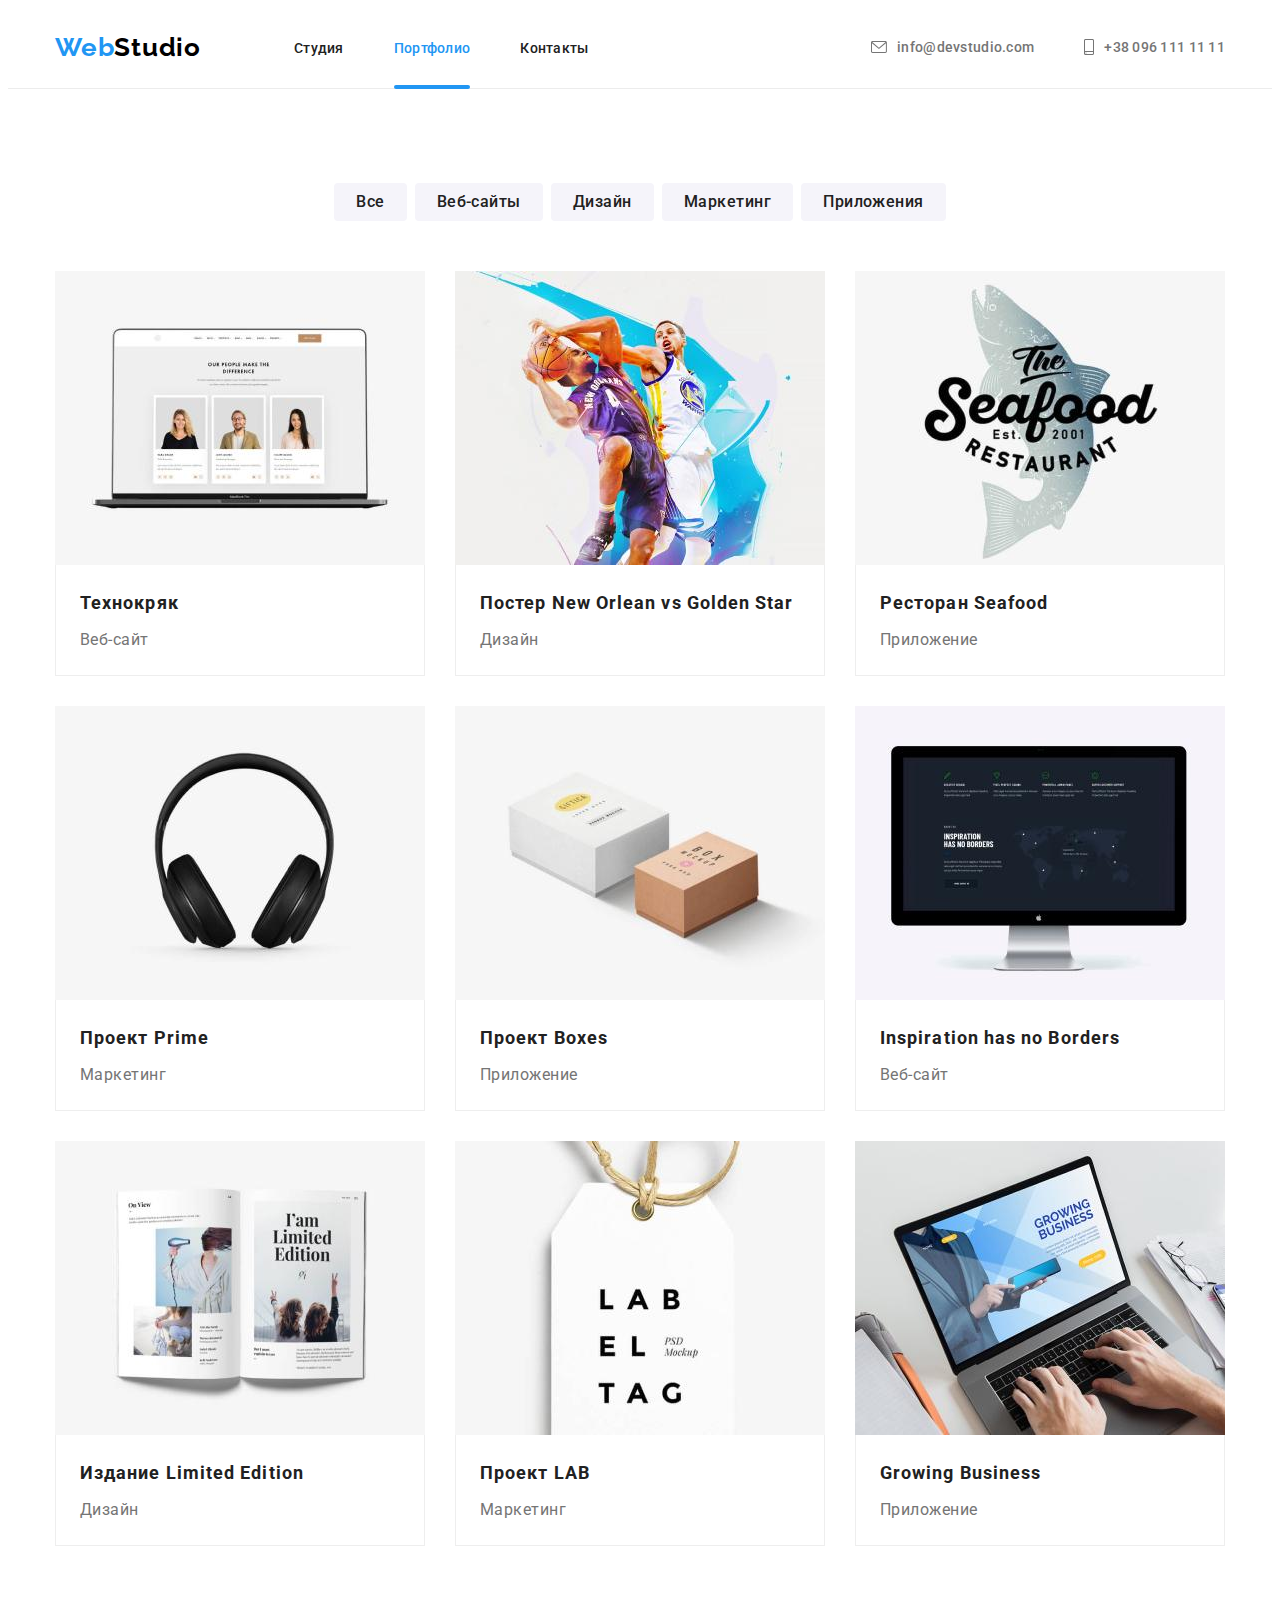
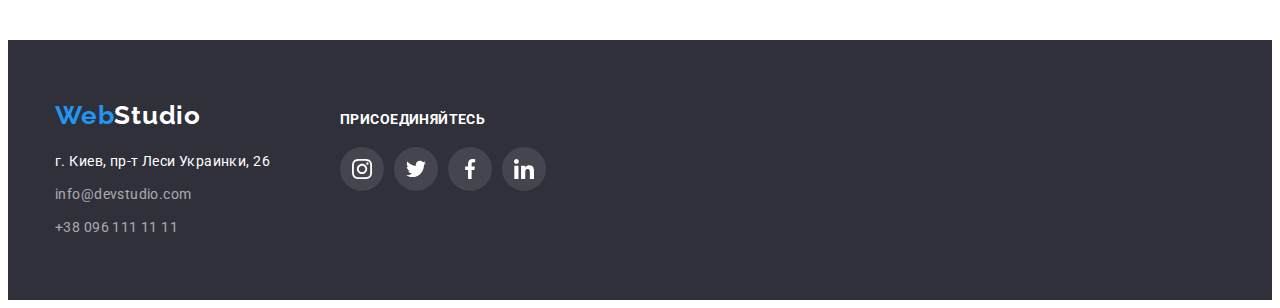
==== portfolio.html @ fc31d571 "h6-1" ====
<!DOCTYPE html>
<html lang="ru">
<head>
    <meta charset="UTF-8">
    <meta http-equiv="X-UA-Compatible" content="IE=edge">
    <meta name="viewport" content="width=device-width, initial-scale=1.0">
    <title>Портфолио</title>
    <link rel="preconnect" href="https://fonts.googleapis.com">
    <link rel="preconnect" href="https://fonts.gstatic.com" crossorigin>
    <link href="https://fonts.googleapis.com/css2?family=Raleway:wght@700&family=Roboto:wght@400;500;700;900&display=swap"
        rel="stylesheet">
    <link rel="stylesheet" href="https://cdnjs.cloudflare.com/ajax/libs/modern-normalize/1.1.0/modern-normalize.min.css"
        integrity="sha512-wpPYUAdjBVSE4KJnH1VR1HeZfpl1ub8YT/NKx4PuQ5NmX2tKuGu6U/JRp5y+Y8XG2tV+wKQpNHVUX03MfMFn9Q=="
        crossorigin="anonymous" referrerpolicy="no-referrer" />
    <link rel="stylesheet" href="./css/styles.css" />
    
</head>

    <body>
        <header class="menu-header">
            <div class="container header-container">
                <nav class="header-nav">
                    <a class="logo-header link" href="./index.html" lang="en">
                        <span class="logo-accent">Web</span>Studio
                    </a>
                    <ul class="menu-list list">
                        <li class="menu-item"><a class="menu-link link" href="./index.html">Студия</a>
                        </li>
                        <li class="menu-item"><a class="menu-link link current" href="./portfolio.html">Портфолио</a>
                        </li>
                        <li class="menu-item"><a class="menu-link link" href="">Контакты</a>
                        </li>
                    </ul>
                </nav>
                <div class="header-connect">
                    <ul class="header-contacts list">
                        <li class="header-contacts-item">
                            <a class="header-contact-mail link" href="mailto:info@devstudio.com">
                                <svg class="contact-mail">
                                    <use href="./images/sprite.svg#icon-envelope"></use>
                                </svg>
                                info@devstudio.com</a>
                        </li>
                        <li class="header-contacts-item">
                            <a class="header-contact-tel link" href="tel:+380961111111">
                                <svg class="contact-tel">
                                    <use href="./images/sprite.svg#icon-smartphone"></use>
                                </svg>
                                +38 096 111 11 11</a>
                        </li>
                    </ul>
                </div>
            </div>
        </header>

        <main>
            <section class="section">
                <div class="container">
                    <h1 class="visually-hidden section-title">Наши работы</h1>
                        <ul class="filter-button-list list">
                            <li class="filter-button-item"><button class="filter-button btn" type="button">Все</button></li>
                            <li class="filter-button-item"><button class="filter-button btn" type="button">Веб-сайты</button></li>
                            <li class="filter-button-item"><button class="filter-button btn" type="button">Дизайн</button></li>
                            <li class="filter-button-item"><button class="filter-button btn" type="button">Маркетинг</button></li>
                            <li class="filter-button-item"><button class="filter-button btn" type="button">Приложения</button></li>
                        </ul>                   
                        <ul class="filter-cards-list list">
                            <li class="filter-cards-item">
                                <a href="" class="filter-cards-item-link link">
                                    <div class="filter-cards-wrap">
                                    <img src="./images/tehnokryak.jpg" alt="технокряк" width="370">
                                    <p class="filter-cards-item-text">Технокряк это современная площадка распространения коронавируса. Компании используют эту платформу для цифрового
                                    шпионажа и атак на защищённые сервера конкурентов.</p>
                                    </div>
                                    <div class="filter-cards-item-description" >
                                        <h2 class="filter-title-text secondary-title" >Технокряк</h2>
                                        <p class="filter-text-description">Веб-сайт</p>
                                    </div>
                                </a>
                            </li>
                            <li class="filter-cards-item">
                                <a href="" class="filter-cards-item-link link">
                                    <div class="filter-cards-wrap">
                                <img src="./images/new-orlean.jpg" alt="постер нью орлеан против голден стар" width="370">
                                <p class="filter-cards-item-text">Технокряк это современная площадка распространения коронавируса. Компании используют
                                    эту платформу для цифрового
                                    шпионажа и атак на защищённые сервера конкурентов.</p>
                                </div>
                                <div class="filter-cards-item-description" >
                                    <h2 class="filter-title-text secondary-title" >Постер <span lang="en">New Orlean vs Golden Star</span></h2>
                                    <p class="filter-text-description">Дизайн</p>
                                </div>
                                </a>
                            </li>
                            <li class="filter-cards-item">
                                <a href="" class="filter-cards-item-link link">
                                    <div class="filter-cards-wrap">
                                        <img src="./images/seafood.jpg" alt="ресторан сифуд" width="370">
                                        <p class="filter-cards-item-text">Технокряк это современная площадка распространения коронавируса. Компании используют
                                            эту платформу для цифрового шпионажа и атак на защищённые сервера конкурентов.</p>
                                    </div>
                                <div class="filter-cards-item-description" >
                                    <h2 class="filter-title-text secondary-title" >Ресторан <span lang="en">Seafood</span></h2>
                                    <p class="filter-text-description">Приложение</p>
                                </div>
                                </a>
                            </li>
                            <li class="filter-cards-item">
                                <a href="" class="filter-cards-item-link link">
                                <div class="filter-cards-wrap">
                                    <img src="./images/prime.jpg" alt="проект прайм" width="370">
                                    <p class="filter-cards-item-text">Технокряк это современная площадка распространения коронавируса. Компании используют
                                        эту платформу для цифрового шпионажа и атак на защищённые сервера конкурентов.</p>
                                </div>
                                <div class="filter-cards-item-description" >
                                    <h2 class="filter-title-text secondary-title" >Проект <span lang="en">Prime</span></h2>
                                    <p class="filter-text-description">Маркетинг</p>
                                </div>
                                </a>
                            </li>
                            <li class="filter-cards-item">
                                <a href="" class="filter-cards-item-link link">
                                <div class="filter-cards-wrap">
                                    <img src="./images/boxes.jpg" alt="проект боксез" width="370">
                                    <p class="filter-cards-item-text">Технокряк это современная площадка распространения коронавируса. Компании используют
                                        эту платформу для цифрового шпионажа и атак на защищённые сервера конкурентов.</p>
                                </div>
                                <div class="filter-cards-item-description" >
                                    <h2 class="filter-title-text secondary-title" >Проект <span lang="en">Boxes</span></h2>
                                    <p class="filter-text-description">Приложение</p>
                                </div>
                                </a>
                            </li>
                            <li class="filter-cards-item">
                                <a href="" class="filter-cards-item-link link">
                                <div class="filter-cards-wrap">
                                    <img src="./images/inspiration.jpg" alt="веб-сайт инспирейшн" width="370">
                                    <p class="filter-cards-item-text">Технокряк это современная площадка распространения коронавируса. Компании используют
                                    эту платформу для цифрового шпионажа и атак на защищённые сервера конкурентов.</p>
                                </div>
                                <div class="filter-cards-item-description">
                                    <h2 class="filter-title-text secondary-title"  lang="en">Inspiration has no Borders</h2>
                                    <p class="filter-text-description">Веб-сайт</p>
                                </div>
                                </a>
                            </li>
                            <li class="filter-cards-item">
                                <a href="" class="filter-cards-item-link link">
                                <div class="filter-cards-wrap">
                                    <img src="./images/limited-edition.jpg" alt="издание лимитед эдишн" width="370">
                                    <p class="filter-cards-item-text">Технокряк это современная площадка распространения коронавируса. Компании используют
                                    эту платформу для цифрового шпионажа и атак на защищённые сервера конкурентов.</p>
                                </div>
                                <div class="filter-cards-item-description" >
                                    <h2 class="filter-title-text secondary-title" >Издание <span lang="en">Limited Edition</span></h2>
                                    <p class="filter-text-description">Дизайн</p>
                                </div>
                                </a>
                            </li>
                            <li class="filter-cards-item">
                                <a href="" class="filter-cards-item-link link">
                                <div class="filter-cards-wrap">
                                <img src="./images/lab.jpg" alt="проект лаб" width="370">
                                <p class="filter-cards-item-text">Технокряк это современная площадка распространения коронавируса. Компании используют
                                    эту платформу для цифрового шпионажа и атак на защищённые сервера конкурентов.</p>
                                </div>
                                <div class="filter-cards-item-description" >
                                    <h2 class="filter-title-text secondary-title" >Проект <span lang="en">LAB</span></h2>
                                    <p class="filter-text-description">Маркетинг</p>
                                </div>
                                </a>
                            </li>
                            <li class="filter-cards-item">
                                <a href="" class="filter-cards-item-link link">
                                <div class="filter-cards-wrap">
                                <img src="./images/growing.jpg" alt="проект лаб" width="370">
                                <p class="filter-cards-item-text">Технокряк это современная площадка распространения коронавируса. Компании используют
                                    эту платформу для цифрового шпионажа и атак на защищённые сервера конкурентов.</p>
                                </div>
                                <div class="filter-cards-item-description">
                                    <h2 class="filter-title-text secondary-title"  lang="en">Growing Business</h2>
                                    <p class="filter-text-description">Приложение</p>
                                </div>
                                </a>
                            </li>
                        </ul>
                </div>
            </section>
        </main>
        <footer class="footer">
            <div class="container footer-container">
                <div class="footer-left">
                    <a class="logo-footer link" href="./index.html" lang="en">
                        <span class="logo-accent">Web</span>Studio
                    </a>
                    <address class="address">
                        <p class="address-text">г. Киев, пр-т Леси Украинки, 26</p>
                        <ul class="footer-contacts list">
                            <li class="footer-contact-item">
                                <a class="footer-contact-mail link" href="mailto:info@devstudio.com">info@devstudio.com</a>
                            </li>
                            <li class="footer-contact-item">
                                <a class="footer-contact-tel link" href="tel:+380961111111">+38 096 111 11 11</a>
                            </li>
                        </ul>
                    </address>
                </div>
                <div class="footer-right">
                    <h2 class="social-title">Присоединяйтесь</h2>
                    <ul class="command-social social-list list">
                        <li class="social-item">
                            <a href="" class="social-link social-link-footer">
                                <svg class="social-icon social-icon-footer">
                                    <use href="./images/sprite.svg#icon-instagram"></use>
                                </svg>
                            </a>
                        </li>
                        <li class="social-item">
                            <a href="" class="social-link social-link-footer">
                                <svg class="social-icon social-icon-footer">
                                    <use href="./images/sprite.svg#icon-twitter"></use>
                                </svg>
                            </a>
                        </li>
                        <li class="social-item">
                            <a href="" class="social-link social-link-footer">
                                <svg class="social-icon social-icon-footer">
                                    <use href="./images/sprite.svg#icon-facebook"></use>
                                </svg>
                            </a>
                        </li>
                        <li class="social-item">
                            <a href="" class="social-link social-link-footer">
                                <svg class="social-icon social-icon-footer">
                                    <use href="./images/sprite.svg#icon-linkedin"></use>
                                </svg>
                            </a>
                        </li>
                    </ul>
                </div>
            </div>
        </footer>
    </body>
</html>
---- css/styles.css ----
:root {
 --logo-header-color:#000000;
 --logo-footer-color: #FFFFFF;
 --primary-text-color: #757575;
 --secondary-text-color: #FFFFFF;
 --active-text-color: #FFFFFF;
 --accent-color: #2196F3;
 --primary-title-hero-color: #FFFFFF;
 --secondary-title-color: #212121;
 --background-hero-color: #C4C4C4;
 --background-footer-color: #2F303A;
 --button-hero-color: #2196F3;
 --button-hero-hover-color:#188CE8;
 --button-color: #F5F4FA;
 --button-active-color: #2196F3;
 --button-text-active-color: #FFFFFF;
 --footer-contact-color: rgba(255, 255, 255, 0.6);
 --border-header-color: #ECECEC;
 --section-color: #F5F4FA;
 --background-command-card-color: #FFFFFF;
 --background-command-icon-color: #FFFFFF;
 --icon-color: #AFB1B8;
 --icon-color-light: #FFFFFF;
 --background-icon-special: #F5F4FA;
 --special-icon-color: #212121;
 --background-modal-hero-color: #FFFFFF;
}

html {
    box-sizing: border-box;
    scroll-behavior: smooth;
}

*,
*::after,
*::before {
    box-sizing: inherit;
}

p, h1, h2, h3, h4, h5,h6 {
    margin: 0;
}

img {
    display: block;
    max-width: 100%;
    height: auto;
}

ul {
    margin: 0;
    padding: 0;
}

body {
    font-family: 'Roboto', sans-serif;
    color: var(--primary-text-color);
}

.container {
    width: 1200px;
    padding-left: 15px;
    padding-right: 15px;
    margin-left: auto;
    margin-right: auto;
}

.list {
    list-style: none;
    padding: 0;
    margin: 0;
}

.link {
    text-decoration: none;
    color: inherit;
}

.btn {
    padding: 0;
    font-family: inherit;
    cursor: pointer;
    border-style: none;
    display: block;
}

.address {
    font-style: normal;
}

.secondary-title {
    color: var(--secondary-title-color);
}


.menu-link {
    position: relative;
}

.section {
    padding-top: 94px;
    padding-bottom: 94px;
}

/* ----------------------Header----------------------- */

.menu-header {
    padding-top: 24px;
    padding-bottom: 25px;
    border-bottom: 1px solid var(--border-header-color);
    /* position: fixed;
    top: 0;
    left: 0;
    z-index: 2; */
}

.header-container {
    display: flex;
    align-items: center;
}

.header-nav {
    display: flex;
    align-items: center;
}

.menu-list {
    display: flex;
}

.logo-header {
    display: block;
    font-family: 'Raleway', sans-serif;
    font-weight: bold;
    font-size: 26px;
    line-height: 1.19;
    letter-spacing: 0.03em;
    margin-right: 93px;
    color: var(--logo-header-color);
    transition-property: color;
    transition-duration: 250ms;
    transition-timing-function: cubic-bezier(0.4, 0, 0.2, 1);
}

.logo-header:focus,
.logo-header:hover {
    color: var(--logo-header-color);
}

.logo-accent {
    color: var(--accent-color);
}

.menu-item:not(:last-child) {
    margin-right: 50px;
}

.menu-link {
    position: relative;
    font-weight: 500;
    font-size: 14px;
    line-height: 1.14;
    letter-spacing: 0.02em;
    color: var(--secondary-title-color);
    transition-property: color;
    transition-duration: 250ms;
    transition-timing-function: cubic-bezier(0.4, 0, 0.2, 1);
}

.menu-link:hover,
.menu-link:focus {
    color: var(--accent-color);
}

.menu-list .menu-link.current {
    color: var(--accent-color);
}

.menu-link.current::after {
    display: block;
    position: absolute;
    top: 45px;
    content: '';
    width: 100%;
    height: 4px;
    border-radius: 2px;
    background-color: var(--accent-color);

}

.header-connect {
    display: flex;
    margin-left: auto;
    }

.header-contacts {
    display: flex;
    align-items: center;
    justify-content: center
}

.header-contact-mail,
.header-contact-tel {
    display: flex;
    font-weight: 500;
    font-size: 14px;
    line-height: 1.14px;
    letter-spacing: 0.02em;
    color: var(--primary-text-color);
    align-items: center;
    justify-content: center;
    transition-property: color;
    transition-duration: 250ms;
    transition-timing-function: cubic-bezier(0.4, 0, 0.2, 1);
}

.contact-mail {
    width: 16px;
    height: 12px;
    fill: currentColor;
    margin-right: 10px;
    transition-property: fill;
    transition-duration: 250ms;
    transition-timing-function: cubic-bezier(0.4, 0, 0.2, 1);
}

.contact-tel {
    width: 10px;
    height: 16px;
    fill: currentColor;
    margin-right: 10px;
    transition-property: fill;
    transition-duration: 250ms;
    transition-timing-function: cubic-bezier(0.4, 0, 0.2, 1);
}

.header-contact-mail:hover .contact-mail,
.header-contact-mail:focus .contact-mail {
    fill: var(--accent-color);
}

.header-contact-mail:hover,
.header-contact-mail:focus {
    color: var(--accent-color);
}

.header-contact-tel:hover,
.header-contact-tel:focus {
    color: var(--accent-color);
}

.header-contact-tel:hover .contact-tel,
.header-contact-tel:focus .contact-tel {
    fill: var(--accent-color);
}

.header-contacts-item:not(:first-child) {
    margin-left: 50px;
}


/* ------------------Hero-------------------- */
.section-hero {
    background-color: var(--background-hero-color);
    padding-top: 200px;
    padding-bottom: 200px;
    background-image: linear-gradient(to right, 
        rgba(47, 48, 58, 0.4), 
        rgba(47, 48, 58, 0.4) 
        ),
    url(../images/bg-hero.jpg);
    background-repeat: no-repeat;
    background-size: cover;
    background-position: center;
    max-width: 1600px;
    margin: 0 auto;
}

.hero-container {
    text-align: center;
}

.hero-title {
    width: 696px;
    margin-right: auto;
    margin-left: auto;
    margin-bottom: 30px;
    font-weight: 900;
    font-size: 44px;
    line-height: 1.36;
    text-align: center;
    letter-spacing: 0.06em;
    text-transform: uppercase;
    color: var(--primary-title-hero-color);
}

.btn-hero {
    display: block;
    margin: 0 auto;
    min-width: 200px;
    min-height: 50px;
    padding-top: 10px;
    padding-bottom: 10px;
    font-weight: 700;
    font-size: 16px;
    line-height: 1.87;
    text-align: center;
    letter-spacing: 0.06em;
    color: var(--button-text-active-color);
    background-color: var(--button-hero-color);
    box-shadow: 0px 4px 4px rgba(0, 0, 0, 0.15);
    border-radius: 4px;
    transition-property: background-color;
    transition-duration: 250ms;
    transition-timing-function: cubic-bezier(0.4, 0, 0.2, 1);
}

.btn-hero:hover,
.btn-hero:focus {
    background-color: var(--button-hero-hover-color);
}

/*-----------------------Special--------------------*/

.section-title {
    font-weight: 700;
    font-size: 36px;
    line-height: 1.17;
    text-align: center;
    letter-spacing: 0.03em;
    color: var(--secondary-title-color);
    margin-bottom: 50px;
}

.visually-hidden {
    position: absolute;
    clip: rect(0 0 0 0);
    width: 1px;
    height: 1px;
    margin: -1px;
}

.list-special {
    display: flex;
}

.list-special-text {
    width: 270px;
}

.special-icon-container {
    height: 120px;
    background-color: var(--background-icon-special);
    border-radius: 4px;
    margin-bottom: 30px;
    display: flex;
    align-items: center;
    justify-content: center;
}

.special-icon {
    width: 70px;
    height: 70px;
    fill: var(--special-icon-color);
}

.list-special-text:not(:last-child) {
    margin-right: 30px;
}

.secondary-title {
    font-weight: bold;
    color: var(--secondary-title-color)
}

.secondary-title-special {
    font-weight: 700;
    font-size: 14px;
    line-height: 1.4;
    letter-spacing: 0.03em;
    text-transform: uppercase;
    margin-bottom: 10px;
}

.special-text-description {
    font-size: 14px;
    line-height: 1.71;
    letter-spacing: 0.03em;
}

/*-----------------------Works--------------------*/

.section-works {
    padding-top: 0;
}

.list-works {
    display: flex;
    flex-wrap: wrap;
    margin-left: -30px;
    margin-bottom: -30px;
}

.list-works-item{
    width: calc((100% - 30px*3) / 3);
    margin-left: 30px;
    margin-bottom: 30px;
    position: relative;
}

.list-work-item-container {
    position: absolute;
    bottom: 0;
    left: 0;
    width: 100%;
    height: 70px;
    background-color: rgba(47, 48, 58, 0.8);
    display: flex;
    align-items: center;
    justify-content: center;
}

.list-work-item-text {
    font-weight: 700;
    font-size: 14px;
    line-height: 1.14;
    letter-spacing: 0.03em;
    text-transform: uppercase;
    color: var(--secondary-text-color);
}

/*-----------------------Command--------------------*/

.section-command {
    background-color: var(--section-color);
}

.list-command {
    display: flex;
    flex-wrap: wrap;
    margin-left: -30px;
    margin-bottom: -30px;
}

.list-command-card {
    width: calc((100% - 30px*4) / 4);
    margin-left: 30px;
    margin-bottom: 30px;
}

.list-command-card {
    background-color: var(--background-command-card-color);
    border-radius: 0 0 4px 4px;
    box-shadow: 0px 1px 3px rgba(0, 0, 0, 0.12), 
    0px 1px 1px rgba(0, 0, 0, 0.14), 
    0px 2px 1px rgba(0, 0, 0, 0.2);
}

.list-command-card-description {
    padding-top: 30px;
    padding-bottom: 30px;
}

.secondary-title-command {
    margin-bottom: 10px;
    font-weight: 500;
    font-size: 16px;
    line-height: 1.19;
    text-align: center;
    letter-spacing: 0.03em;
    }

.text-description-command {
    font-size: 16px;
    line-height: 1.19;
    text-align: center;
    letter-spacing: 0.03em;
    margin-bottom: 16px;
    }

.social-list {
    display: flex;
    justify-content: center;
}

.social-item {
    width: 44px;
    height: 44px;
    margin-right: 10px;
}

.social-item:last-child {
    margin-right: 0;
}

.social-icon {
    width: 20px;
    height: 20px;
    fill: var(--icon-color);
    transition-property: fill;
    transition-duration: 250ms;
    transition-timing-function: cubic-bezier(0.4, 0, 0.2, 1);
}

.social-link {
    width: 100%;
    height: 100%;
    background-color: var(--background-command-icon-color);
    border-radius: 50%;
    display: flex;
    align-items: center;
    justify-content: center;
    transition-property: background-color;
    transition-duration: 250ms;
    transition-timing-function: cubic-bezier(0.4, 0, 0.2, 1);
}

.social-link:hover .social-icon,
.social-link:focus .social-icon {
    fill: var(--icon-color-light);
}

.social-link:hover,
.social-link:focus {
    background-color: var(--accent-color);
}

/*-----------------Clients-------------*/

/*.list-clients {
    display: flex;
}*/

.list-clients-logo {
    width: 170px;
    height: 92px;
}

.clients-logo {
    width: 100%;
    height: 100%;
    border: 1px solid var(--icon-color);
    box-sizing: border-box;
    border-radius: 4px;
    display: flex;
    align-items: center;
    justify-content: center;
    transition-property: border;
    transition-duration: 250ms;
    transition-timing-function: cubic-bezier(0.4, 0, 0.2, 1);
}

.clients-logo:hover,
.clients-logo:focus {
    border:1px solid var(--accent-color);
}

.clients-logo:hover .clients-logo-icon,
.clients-logo:focus .clients-logo-icon {
    fill: var(--accent-color);
}

.clients-logo-icon {
    width: 106px;
    height: 60px;
    fill: var(--icon-color);
    transition-property: fill;
    transition-duration: 250ms;
    transition-timing-function: cubic-bezier(0.4, 0, 0.2, 1);
}

.list-clients {
    display: flex;
    flex-wrap: wrap;
    margin-left: -30px;
    margin-bottom: -30px;
}

.list-clients-logo {
    width: calc((100% - 30px*6) / 6);
    margin-left: 30px;
    margin-bottom: 30px;
}

/*-----------------Portfolio-------------*/

.filter-button-list {
    display: flex;
    align-items: center;
    justify-content: center;
    margin-bottom: 50px;
}

.filter-button {
    padding: 6px 22px;    
    font-weight: 500;
    font-size: 16px;
    line-height: 1.62;
    text-align: center;
    letter-spacing: 0.03em;
    background-color: var(--button-color);
    color: var(--secondary-title-color);
    border-radius: 4px;
    transition:color 250ms cubic-bezier(0.4, 0, 0.2, 1), 
    background-color 250ms cubic-bezier(0.4, 0, 0.2, 1), box-shadow 250ms cubic-bezier(0.4, 0, 0.2, 1);
}

.filter-button-item:not(:last-child) {
    margin-right: 8px;
}
.filter-button:hover,
.filter-button:focus {
    background-color: var(--button-active-color);
    color: var(--button-text-active-color);
    box-shadow: 0px 3px 1px rgba(0, 0, 0, 0.1), 
    0px 1px 2px rgba(0, 0, 0, 0.08), 
    0px 2px 2px rgba(0, 0, 0, 0.12);
}

.filter-cards-list {
    display: flex;
    flex-wrap: wrap;
    margin-left: -30px;
    margin-bottom: -30px;
}

.filter-cards-wrap {
    position: relative;
    overflow: hidden;
}

.filter-cards-item {
    width: calc((100% - 30px*3) / 3);
    margin-left: 30px;
    margin-bottom: 30px;
    background-color: var(--background-command-card-color);
    }

.filter-cards-item-link {
    display: block;
    transition-property: box-shadow;
    transition-duration: 250ms;
    transition-timing-function: cubic-bezier(0.4, 0, 0.2, 1);
}

.filter-cards-item-link:focus,
.filter-cards-item-link:hover {
    box-shadow: 0px 4px 4px rgba(0, 0, 0, 0.25);
    
}

.filter-cards-item-link:hover .filter-cards-item-text ,
.filter-cards-item-link:focus .filter-cards-item-text {
    transform: translateY(0);
    transition: transform 250ms linear;
}

.filter-cards-item-description {
    padding: 20px 0 20px 24px;
    border-right: 1px solid #EEEEEE;
    border-bottom: 1px solid #EEEEEE;
    border-left: 1px solid #EEEEEE;
}

.filter-cards-item-text {
    position: absolute;
    top: 0;
    left: 0;
    padding-top: 63px;
    padding-left: 24px;
    padding-right: 24px;
    height: 100%;
    font-style: normal;
    font-weight: normal;
    font-size: 18px;
    letter-spacing: 0.03em;
    line-height: 1.56;
    color: var(--active-text-color);
    background-color: var(--accent-color);
    transform: translateY(100%);
    transition: transform 300ms linear;
}

.filter-title-text {
    margin-bottom: 4px;
    font-weight: 700;
    font-size: 18px;
    line-height: 2;
    letter-spacing: 0.06em;
}

.filter-text-description {
    font-size: 16px;
    line-height: 1.87;
    letter-spacing: 0.03em;
}

/*-----------------------Footer--------------------*/
.footer {
    background-color: var(--background-footer-color);
    padding-top: 60px;
    padding-bottom: 60px;
}

.footer-container {
    display: flex;
    align-items: baseline;
}

.footer-left {
    margin-right: 70px;
}

.footer-right {
    align-items: baseline;
}

.logo-footer {
    display: inline-block;
    margin-bottom: 20px;
    font-family: 'Raleway';
    font-weight: 700;
    font-size: 26px;
    line-height: 1.19;
    letter-spacing: 0.03em;
    color: var(--logo-footer-color);
}

.address-text {
    margin-bottom: 9px;
    font-size: 14px;
    line-height: 1.71;
    letter-spacing: 0.03em;
    color: var(--secondary-text-color);
}

.footer-contact-item:not(:last-child) {
    margin-bottom: 9px;
}

.footer-contact-mail {
    font-size: 14px;
    line-height: 1.71;
    letter-spacing: 0.03em;
    color: var(--footer-contact-color);
}

.footer-contact-tel {
    font-size: 14px;
    line-height: 1.71;
    letter-spacing: 0.03em;
    color: var(--footer-contact-color);
}

.social-title {
    font-weight: bold;
    font-size: 14px;
    line-height: 1.14;
    letter-spacing: 0.03em;
    text-transform: uppercase;
    color: var(--active-text-color);
    margin-bottom: 20px;
}

.social-link-footer {
    background-color: rgba(255, 255, 255, 0.1);
    transition-property: background-color;
    transition-duration: 250ms;
    transition-timing-function: cubic-bezier(0.4, 0, 0.2, 1);
}

.social-icon-footer {
    fill: var(--icon-color-light);
    transition-property: fill;
    transition-duration: 250ms;
    transition-timing-function: cubic-bezier(0.4, 0, 0.2, 1);
}

.social-link-footer:hover .social-icon-footer,
.social-link-footer:focus .social-icon-footer {
    fill: var(--icon-color-light);
}

.social-link-footer:hover,
.social-link-footer:focus {
    background-color: var(--accent-color);
}

/*-----------------------Modal--------------------*/

.backdrop {
    width: 100vw;
    height: 100vh;
    background-color: rgba(0, 0, 0, 0.2);
    position: fixed;
    top: 0;
    left: 0;
    transition: opacity 500ms linear, visibility 500ms linear;
}

.modal {
    position: absolute;
    width: 528px;
    min-height: 581px;
    background-color: var(--background-modal-hero-color);
    box-shadow: 0px 1px 3px rgba(0, 0, 0, 0.12), 
    0px 1px 1px rgba(0, 0, 0, 0.14), 
    0px 2px 1px rgba(0, 0, 0, 0.2);
    border-radius: 4px;
    top: 50%;
    left: 50%;
    transform: translate(-50%, -50%) scale(0.8);
    transition: transform 250ms linear, visibility 500ms linear;
}

.modal-button {
    background: #FFFFFF;
    border: 1px solid rgba(0, 0, 0, 0.1);
    box-sizing: border-box;
    width: 30px;
    height: 30px;
    border-radius: 50%;
    position: absolute;
    top: 8px;
    right: 8px;
    display: flex;
    align-items: center;
    justify-content: center;
}

.modal-close-icon {
    width: 18px;
    height: 18px;
}

.backdrop.is-hidden {
    visibility: hidden;
    opacity: 0;
    pointer-events: none;
}

.backdrop.is-hidden .modal {
    transform: translate(-50%, -50%) scale(1);
    transition: transform 500ms linear, visibility 500ms linear;
}
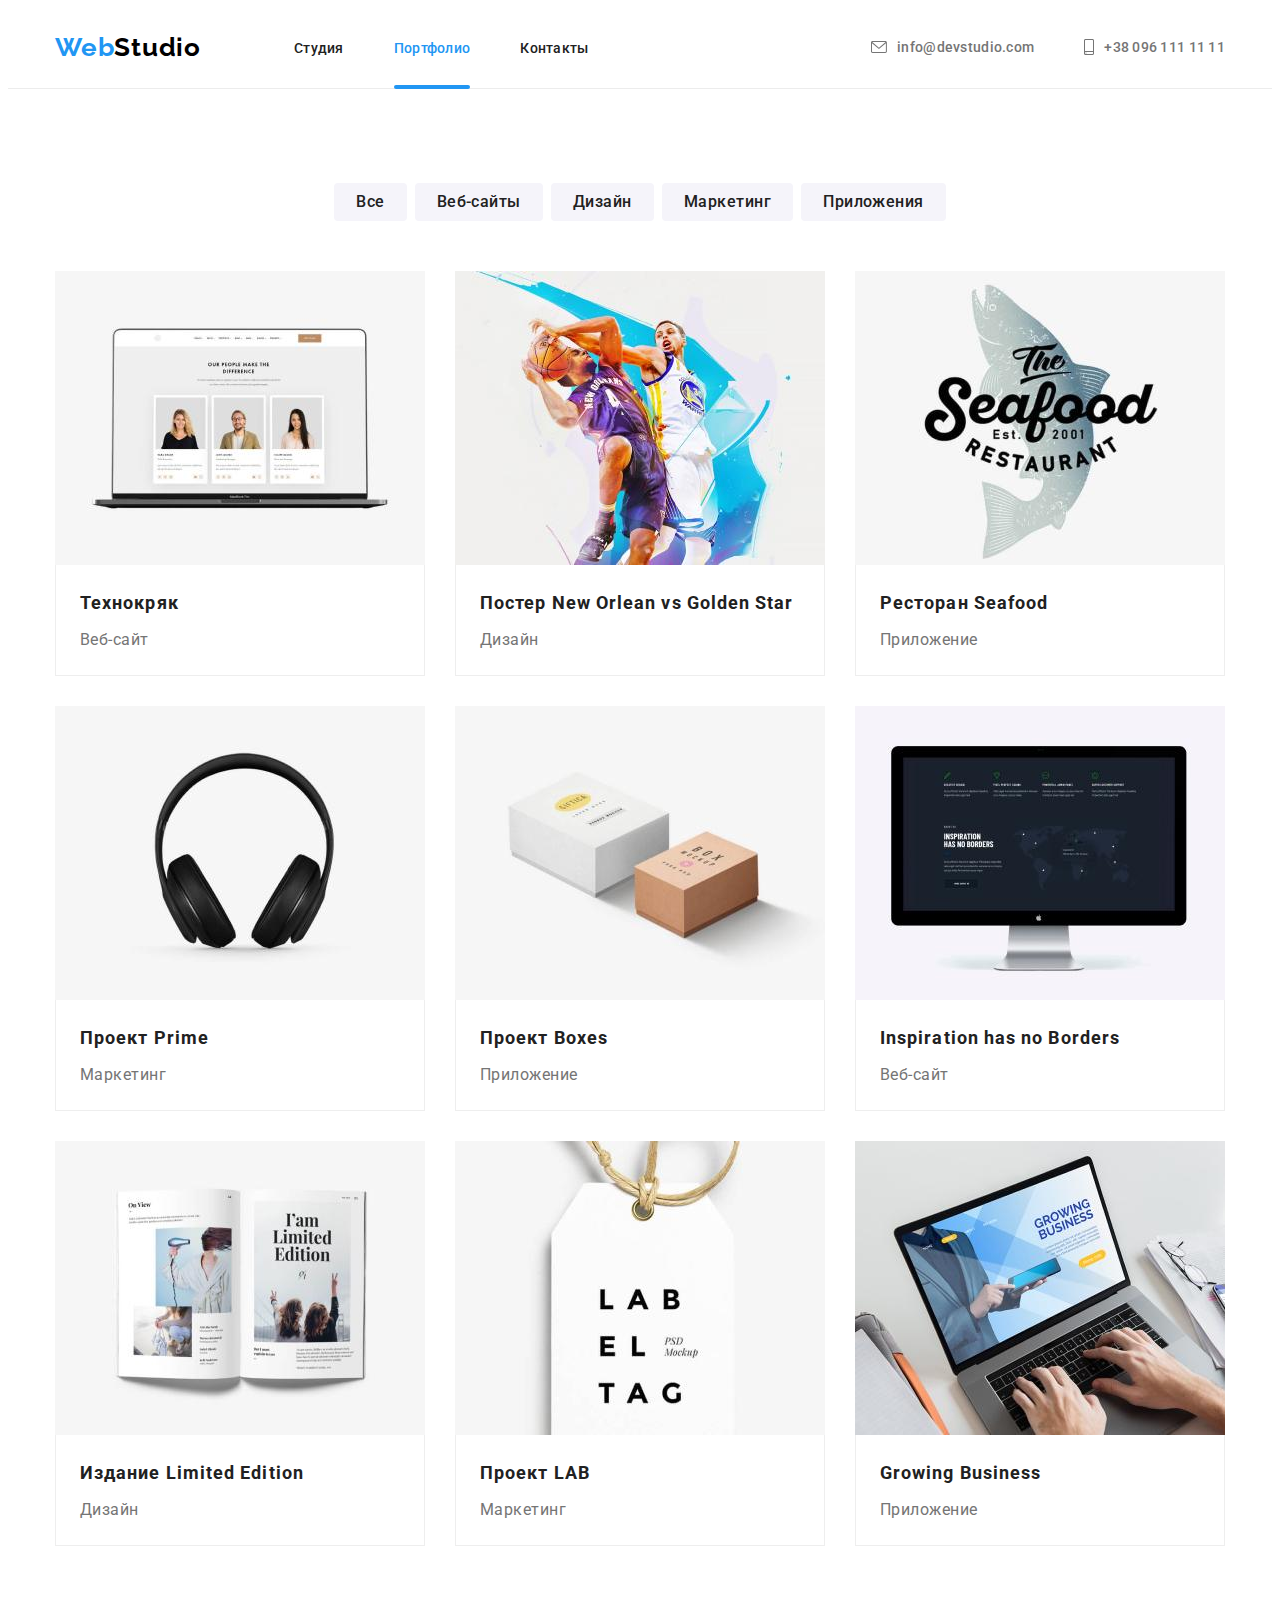
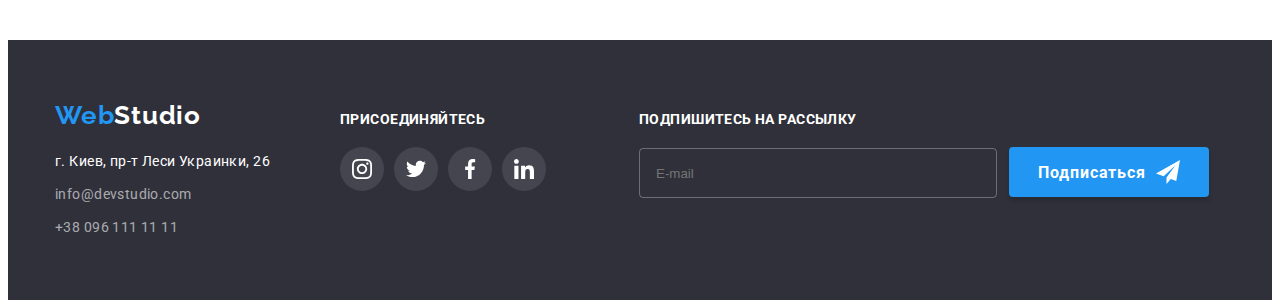
==== commit da55d866: "h6-6" ====
--- a/portfolio.html
+++ b/portfolio.html
@@ -187,58 +187,74 @@
                 </div>
             </section>
         </main>
-        <footer class="footer">
-            <div class="container footer-container">
-                <div class="footer-left">
-                    <a class="logo-footer link" href="./index.html" lang="en">
-                        <span class="logo-accent">Web</span>Studio
-                    </a>
-                    <address class="address">
-                        <p class="address-text">г. Киев, пр-т Леси Украинки, 26</p>
-                        <ul class="footer-contacts list">
-                            <li class="footer-contact-item">
-                                <a class="footer-contact-mail link" href="mailto:info@devstudio.com">info@devstudio.com</a>
-                            </li>
-                            <li class="footer-contact-item">
-                                <a class="footer-contact-tel link" href="tel:+380961111111">+38 096 111 11 11</a>
+            <footer class="footer">
+                <div class="container footer-container">
+                    <div class="footer-contact">
+                        <a class="logo-footer link" href="./index.html" lang="en">
+                            <span class="logo-accent">Web</span>Studio
+                        </a>
+                        <address class="address">
+                            <p class="address-text">г. Киев, пр-т Леси Украинки, 26</p>
+                            <ul class="footer-contacts list">
+                                <li class="footer-contact-item">
+                                    <a class="footer-contact-mail link" href="mailto:info@devstudio.com">info@devstudio.com</a>
+                                </li>
+                                <li class="footer-contact-item">
+                                    <a class="footer-contact-tel link" href="tel:+380961111111">+38 096 111 11 11</a>
+                                </li>
+                            </ul>
+                        </address>
+                    </div>
+                    <div class="footer-social">
+                        <p class="social-title">Присоединяйтесь</p>
+                        <ul class="command-social social-list list">
+                            <li class="social-item">
+                                <a href="" class="social-link social-link-footer">
+                                    <svg class="social-icon social-icon-footer">
+                                        <use href="./images/sprite.svg#icon-instagram"></use>
+                                    </svg>
+                                </a>
+                            </li>
+                            <li class="social-item">
+                                <a href="" class="social-link social-link-footer">
+                                    <svg class="social-icon social-icon-footer">
+                                        <use href="./images/sprite.svg#icon-twitter"></use>
+                                    </svg>
+                                </a>
+                            </li>
+                            <li class="social-item">
+                                <a href="" class="social-link social-link-footer">
+                                    <svg class="social-icon social-icon-footer">
+                                        <use href="./images/sprite.svg#icon-facebook"></use>
+                                    </svg>
+                                </a>
+                            </li>
+                            <li class="social-item">
+                                <a href="" class="social-link social-link-footer">
+                                    <svg class="social-icon social-icon-footer">
+                                        <use href="./images/sprite.svg#icon-linkedin"></use>
+                                    </svg>
+                                </a>
                             </li>
                         </ul>
-                    </address>
+                    </div>
+                    <div class="footer-email-form">
+                        <p class="footer-email-form-text">Подпишитесь на рассылку</p>
+                        <form action="" class="footer-form">
+                            <div class="email-form-box">
+                                <label class="footer-form-field">
+                                    <input class="footer-form-input" type="email" name="email" placeholder="E-mail" required>
+                                </label>
+                                <button class="button-footer-form btn" type="submit">
+                                    Подписаться
+                                    <svg class="footer-form-icon">
+                                        <use href="./images/sprite.svg#icon-send-footer"></use>
+                                    </svg>
+                                </button>
+                            </div>
+                        </form>
+                    </div>
                 </div>
-                <div class="footer-right">
-                    <h2 class="social-title">Присоединяйтесь</h2>
-                    <ul class="command-social social-list list">
-                        <li class="social-item">
-                            <a href="" class="social-link social-link-footer">
-                                <svg class="social-icon social-icon-footer">
-                                    <use href="./images/sprite.svg#icon-instagram"></use>
-                                </svg>
-                            </a>
-                        </li>
-                        <li class="social-item">
-                            <a href="" class="social-link social-link-footer">
-                                <svg class="social-icon social-icon-footer">
-                                    <use href="./images/sprite.svg#icon-twitter"></use>
-                                </svg>
-                            </a>
-                        </li>
-                        <li class="social-item">
-                            <a href="" class="social-link social-link-footer">
-                                <svg class="social-icon social-icon-footer">
-                                    <use href="./images/sprite.svg#icon-facebook"></use>
-                                </svg>
-                            </a>
-                        </li>
-                        <li class="social-item">
-                            <a href="" class="social-link social-link-footer">
-                                <svg class="social-icon social-icon-footer">
-                                    <use href="./images/sprite.svg#icon-linkedin"></use>
-                                </svg>
-                            </a>
-                        </li>
-                    </ul>
-                </div>
-            </div>
-        </footer>
+            </footer>
     </body>
 </html>--- a/css/styles.css
+++ b/css/styles.css
@@ -707,12 +707,13 @@
     align-items: baseline;
 }
 
-.footer-left {
+.footer-contact {
     margin-right: 70px;
 }
 
-.footer-right {
+.footer-social {
     align-items: baseline;
+    margin-right: 93px;
 }
 
 .logo-footer {
@@ -784,6 +785,68 @@
 .social-link-footer:hover,
 .social-link-footer:focus {
     background-color: var(--accent-color);
+}
+
+.footer-email-form {
+    margin-right: auto;
+    display: flex;
+    flex-direction: column;
+    
+}
+
+.footer-form {
+    margin-left: auto;
+}
+
+.email-form-box {
+    display: flex;
+    align-items: baseline;
+}
+
+.footer-email-form-text{
+    margin-bottom: 20px;
+    font-weight: bold;
+    font-size: 14px;
+    line-height: 1.14;
+    letter-spacing: 0.03em;
+    text-transform: uppercase;
+    color: var(--active-text-color);
+}
+
+.footer-form-input {
+    width: 358px;
+    min-height: 50px;
+    padding-left: 16px;
+    border: 1px solid rgba(255, 255, 255, 0.3);
+    box-shadow: (0px 4px 4px rgba(0, 0, 0, 0.15));
+    background-color: inherit;
+    color: var(--secondary-text-color);
+    border-radius: 4px;
+    margin-right: 12px;
+}
+
+.button-footer-form {
+    width: 200px;
+    height: 50px;
+    font-weight: bold;
+    font-size: 16px;
+    line-height: 1.87;
+    display: flex;
+    align-items: center;
+    justify-content: center;
+    letter-spacing: 0.06em;
+    color: var(--active-text-color);
+    background-color: var(--accent-color); 
+    box-shadow: 0px 4px 4px rgba(0, 0, 0, 0.15);
+    border-radius: 4px;
+    
+}
+
+.footer-form-icon {
+    fill: var(--icon-color-light);
+    width: 24px;
+    height: 24px;
+    margin-left: 10px;
 }
 
 /*-----------------------Modal--------------------*/
@@ -802,6 +865,7 @@
     position: absolute;
     width: 528px;
     min-height: 581px;
+    padding: 40px;
     background-color: var(--background-modal-hero-color);
     box-shadow: 0px 1px 3px rgba(0, 0, 0, 0.12), 
     0px 1px 1px rgba(0, 0, 0, 0.14), 
@@ -816,7 +880,6 @@
 .modal-button {
     background: #FFFFFF;
     border: 1px solid rgba(0, 0, 0, 0.1);
-    box-sizing: border-box;
     width: 30px;
     height: 30px;
     border-radius: 50%;
@@ -826,11 +889,20 @@
     display: flex;
     align-items: center;
     justify-content: center;
+    transition-property: color;
+    transition-duration: 250ms;
+    transition-timing-function: cubic-bezier(0.4, 0, 0.2, 1);
 }
 
 .modal-close-icon {
     width: 18px;
     height: 18px;
+    fill: currentColor;
+}
+
+.modal-button:hover, 
+.modal-button:focus {
+    color: var(--accent-color);
 }
 
 .backdrop.is-hidden {
@@ -842,4 +914,158 @@
 .backdrop.is-hidden .modal {
     transform: translate(-50%, -50%) scale(1);
     transition: transform 500ms linear, visibility 500ms linear;
+}
+
+.modal-form {
+    display: flex;
+    flex-direction: column;
+}
+
+.modal-form-head {
+    margin-bottom: 12px;
+    font-weight: bold;
+    font-size: 20px;
+    line-height: 1.15;
+    text-align: center;
+    letter-spacing: 0.03em;
+    color: var(--secondary-title-color);
+}
+
+.modal-form-field {
+    font-size: 12px;
+    line-height: 1.67;
+    letter-spacing: 0.01em;
+    color: var(--primary-text-color);
+    margin-bottom: 10px;
+}
+
+.modal-form-wrapper {
+    display: block;
+    position: relative;
+    margin-top: 4px;
+    
+}
+
+.modal-form-input {
+    width: 100%;
+    min-height: 40px;
+    border: 1px solid rgba(33, 33, 33, 0.2);
+    border-radius: 4px;
+    padding-left: 12px;
+    transition-property: border-color;
+    transition-duration: 250ms;
+    transition-timing-function: cubic-bezier(0.4, 0, 0.2, 1);
+}
+
+.modal-form-input:focus {
+    outline: none;
+    border-color: var(--accent-color);
+    padding-left: 42px;
+}
+
+.modal-form-input:focus + .modal-form-icon {
+    fill: var(--accent-color);
+}
+
+.modal-form-message {
+    width: 100%;
+    height: 120px;
+    border: 1px solid rgba(33, 33, 33, 0.2);
+    border-radius: 4px;
+    margin-top: 4px;
+    padding: 12px 16px;
+    resize: none;
+    transition-property: border-color;
+    transition-duration: 250ms;
+    transition-timing-function: cubic-bezier(0.4, 0, 0.2, 1);
+}
+
+.modal-form-message:focus {
+    outline: none;
+    border-color: var(--accent-color);
+}
+
+.modal-form-message::placeholder {
+    font-size: 12px;
+    line-height: 1.17;
+    letter-spacing: 0.01em;
+    color: rgba(117, 117, 117, 0.5);
+}
+
+.modal-form-icon {
+    width: 18px;
+    height: 18px;
+    fill: var(--special-icon-color);
+    position: absolute;
+    top:50%;
+    transform: translateY(-50%);
+    left: 12px;
+    transition-property: fill;
+    transition-duration: 250ms;
+    transition-timing-function: cubic-bezier(0.4, 0, 0.2, 1);
+}
+
+.modal-form-button {
+    align-self: center;
+    width: 200px;
+    height: 50px;
+    font-weight: bold;
+    font-size: 16px;
+    line-height: 1.87;
+    letter-spacing: 0.06em;
+    background-color: var(--button-hero-color);
+    border-radius: 4px;
+    box-shadow: 0px 4px 4px rgba(0, 0, 0, 0.15);
+    color: var(--button-text-active-color);
+    transition-property: background-color;
+    transition-duration: 250ms;
+    transition-timing-function: cubic-bezier(0.4, 0, 0.2, 1);
+}
+
+.modal-form-button:hover,
+.modal-form-button:focus {
+    background-color: var(--button-hero-hover-color);
+}
+
+.accept-agreement-label {
+    font-size: 14px;
+    line-height: 1.71;
+    letter-spacing: 0.03em;
+    color: var(--primary-text-color);
+    margin-bottom: 30px;
+    display: flex;
+    align-items: center;
+    justify-content: center;
+}
+
+.accept-agreement-label::before {
+    display: block;
+    content: '';
+    margin-right: 7px;
+    width: 16px;
+    height: 15px;
+    border: 1px solid var(--special-icon-color);
+    border-radius: 2px;
+    cursor: pointer;
+}
+
+.modal-form-checkbox:checked + .accept-agreement-label::before {
+    background-image: url(../images/icon-check.svg);
+    background-repeat: no-repeat;
+    background-position: center;
+    border: none;
+}
+
+.modal-form-checkbox:focus + .accept-agreement-label::before{
+    border: 1px solid var(--accent-color);
+    border-radius: 2px;
+    cursor: pointer;
+}
+
+.accept-agreement-link {
+    font-size: 14px;
+    line-height: 1.71;
+    letter-spacing: 0.03em;
+    text-decoration-line: underline;
+    color: var(--accent-color);
 }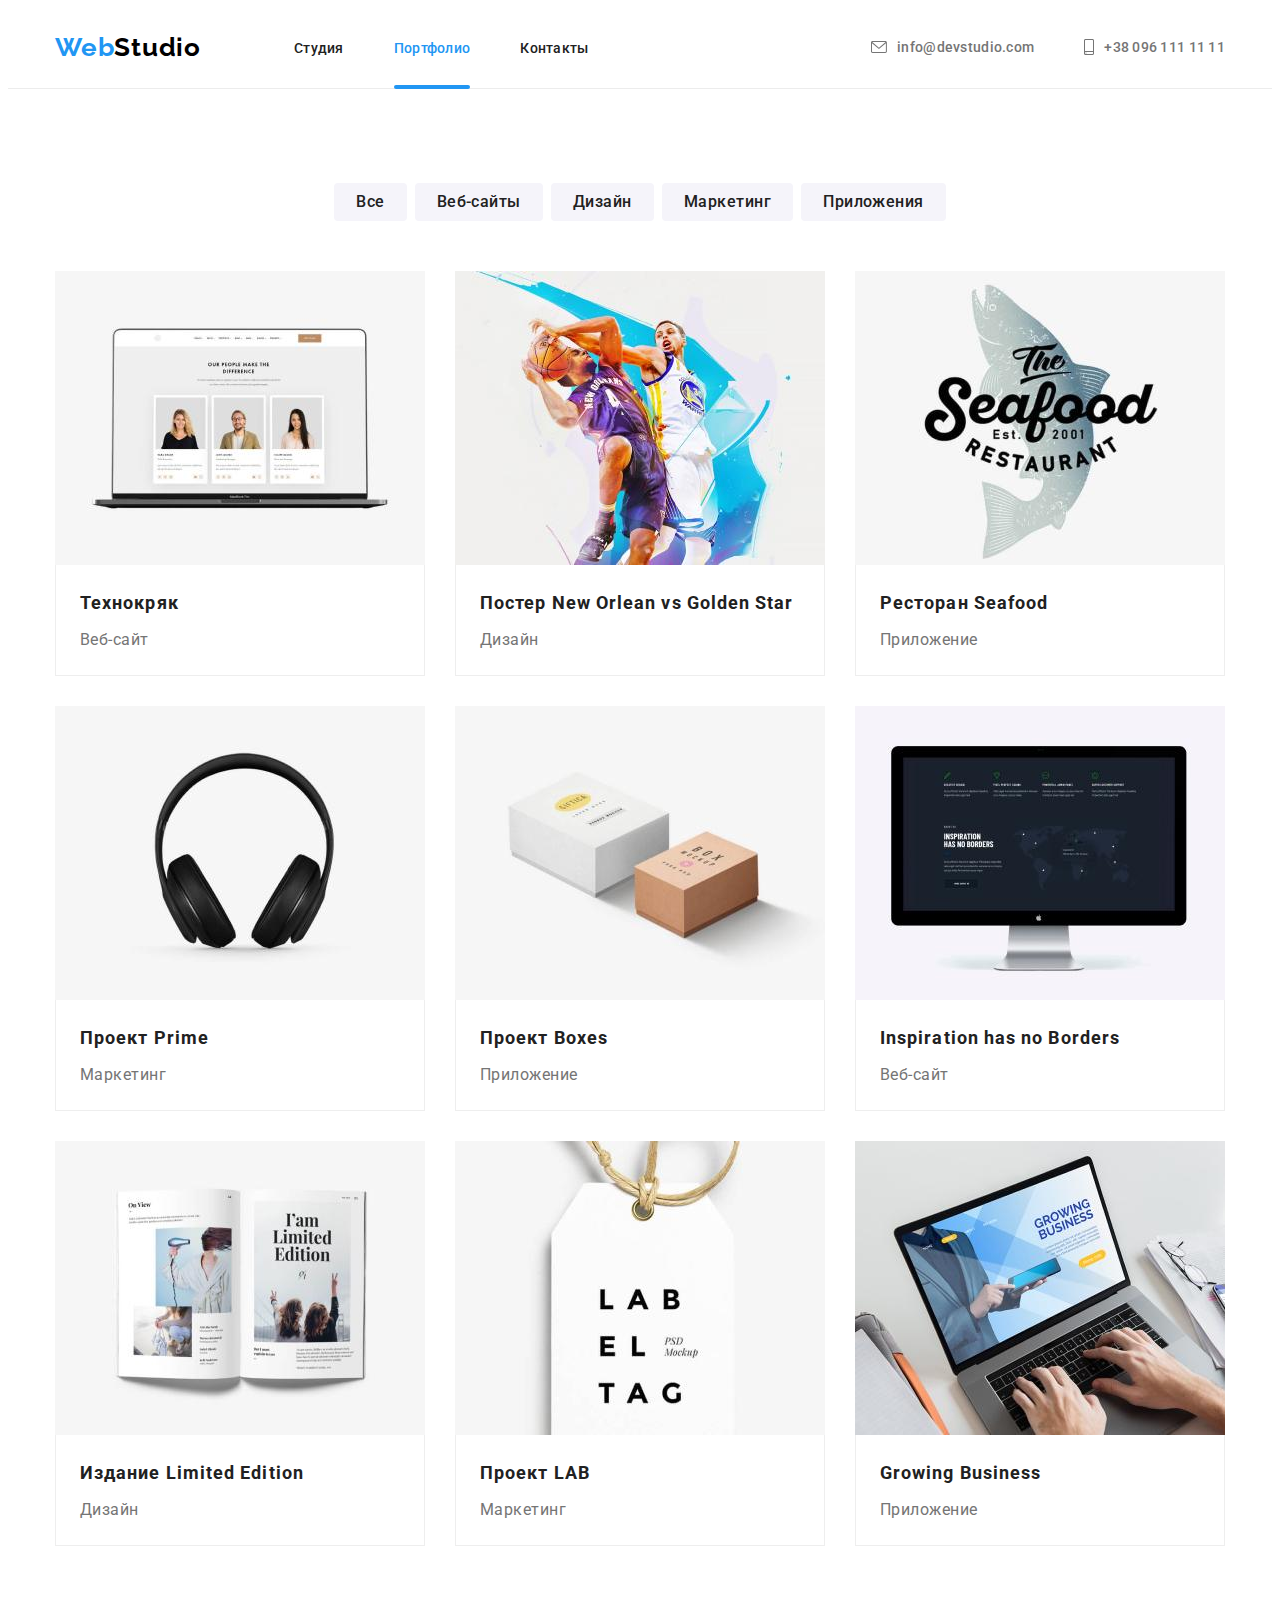
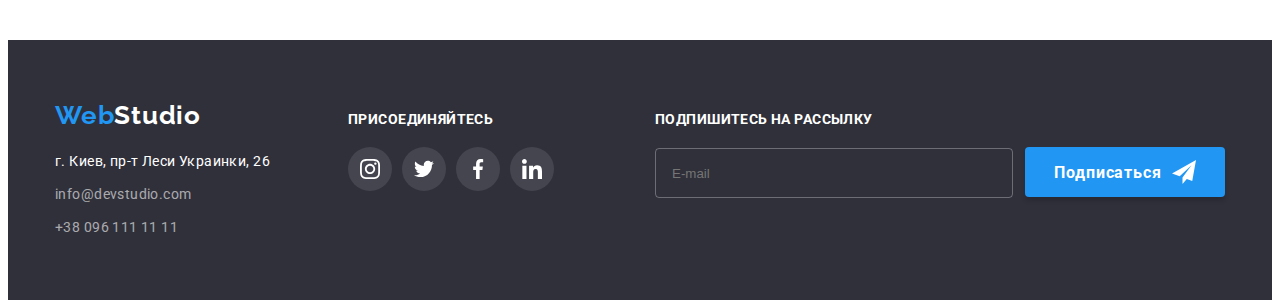
==== commit fd04e3ed: "h6-8" ====
--- a/portfolio.html
+++ b/portfolio.html
@@ -240,7 +240,7 @@
                     </div>
                     <div class="footer-email-form">
                         <p class="footer-email-form-text">Подпишитесь на рассылку</p>
-                        <form action="" class="footer-form">
+                        <form action="#" class="footer-form">
                             <div class="email-form-box">
                                 <label class="footer-form-field">
                                     <input class="footer-form-input" type="email" name="email" placeholder="E-mail" required>
--- a/css/styles.css
+++ b/css/styles.css
@@ -705,6 +705,7 @@
 .footer-container {
     display: flex;
     align-items: baseline;
+    justify-content: space-between;
 }
 
 .footer-contact {
@@ -788,10 +789,8 @@
 }
 
 .footer-email-form {
-    margin-right: auto;
-    display: flex;
-    flex-direction: column;
-    
+    display: flex;
+    flex-direction: column;   
 }
 
 .footer-form {
@@ -801,6 +800,7 @@
 .email-form-box {
     display: flex;
     align-items: baseline;
+    
 }
 
 .footer-email-form-text{
@@ -818,7 +818,7 @@
     min-height: 50px;
     padding-left: 16px;
     border: 1px solid rgba(255, 255, 255, 0.3);
-    box-shadow: (0px 4px 4px rgba(0, 0, 0, 0.15));
+    box-shadow: (0px 4px 4px rgba(32, 5, 5, 0.15));
     background-color: inherit;
     color: var(--secondary-text-color);
     border-radius: 4px;
@@ -951,7 +951,7 @@
     min-height: 40px;
     border: 1px solid rgba(33, 33, 33, 0.2);
     border-radius: 4px;
-    padding-left: 12px;
+    padding-left: 42px;
     transition-property: border-color;
     transition-duration: 250ms;
     transition-timing-function: cubic-bezier(0.4, 0, 0.2, 1);
@@ -1059,6 +1059,7 @@
 .modal-form-checkbox:focus + .accept-agreement-label::before{
     border: 1px solid var(--accent-color);
     border-radius: 2px;
+    box-shadow: 0px 4px 4px rgba(0, 0, 0, 0.15);
     cursor: pointer;
 }
 
